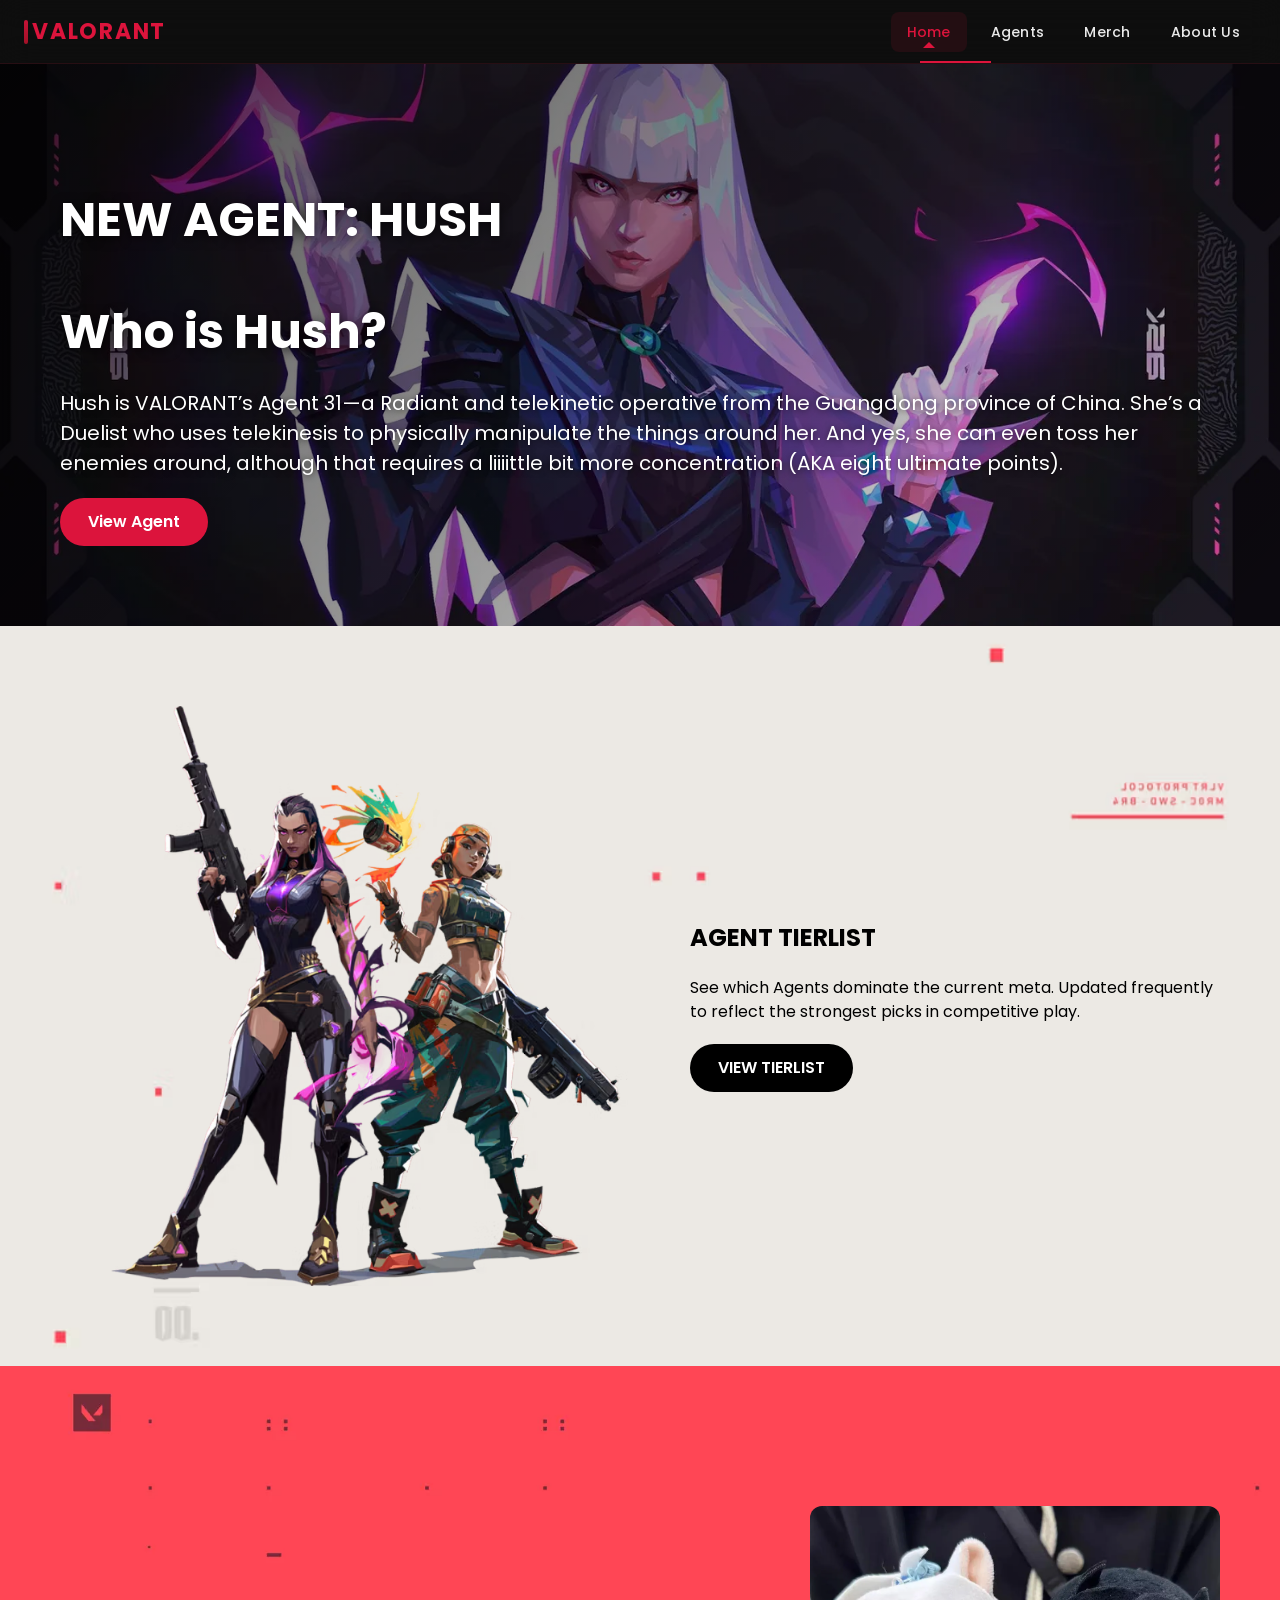
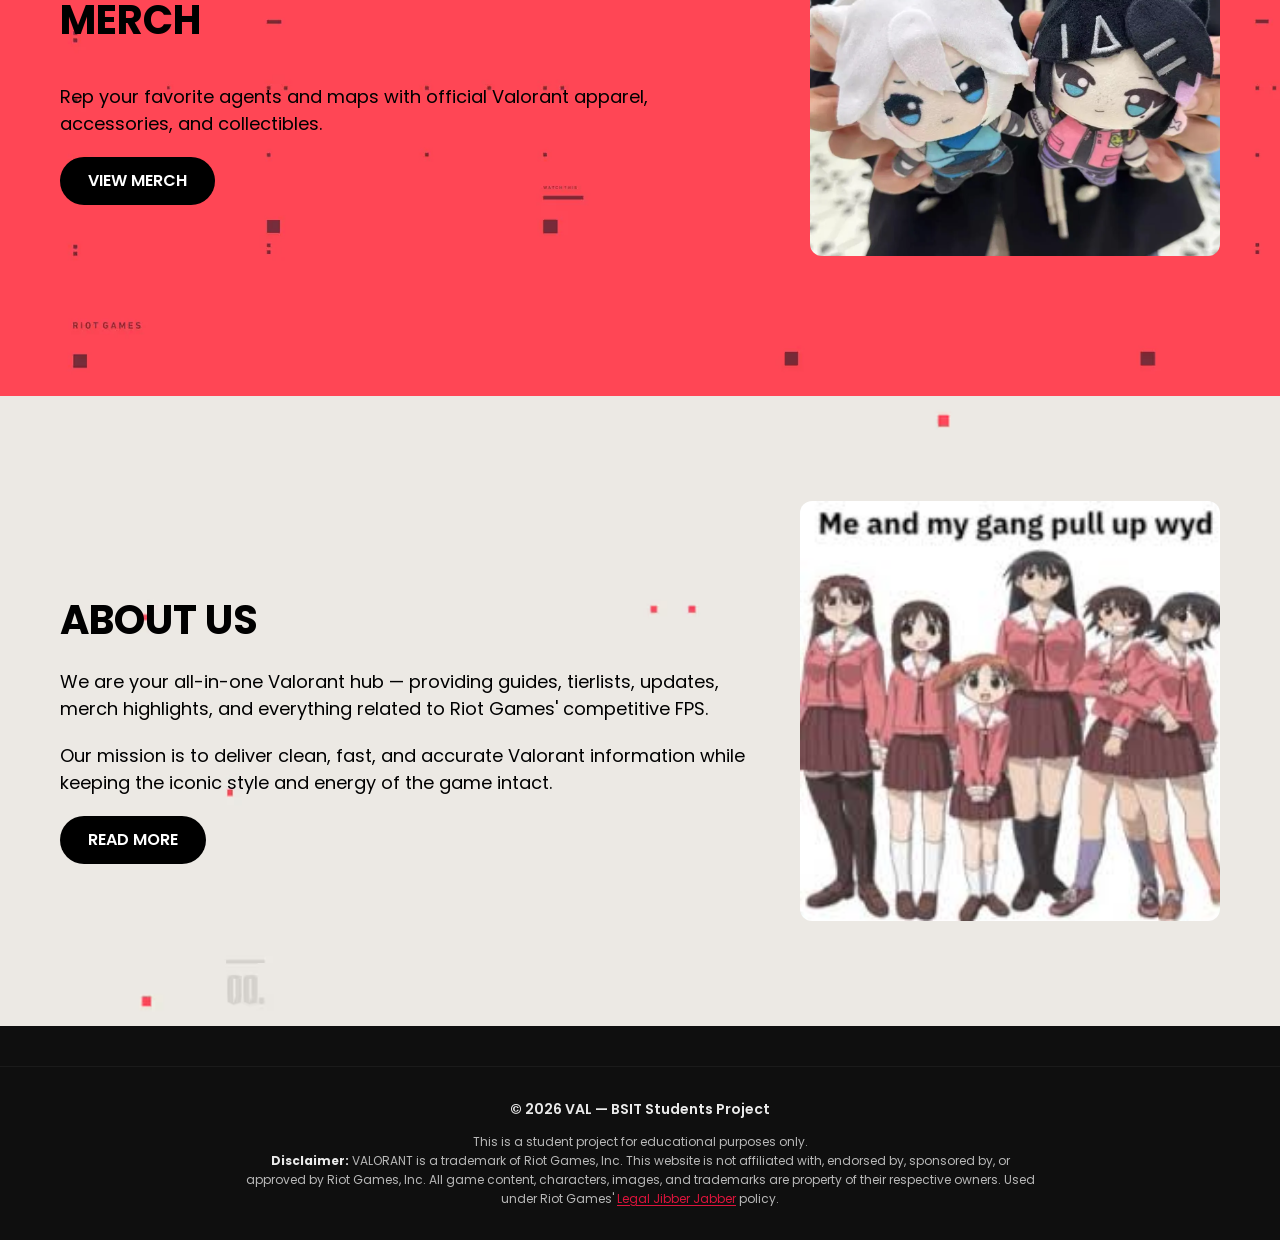
==== VAL/index.html @ 2f09e6c4 "copyright" ====
<!DOCTYPE html>
<html lang="en">
<head>
  <meta charset="UTF-8">
  <meta name="viewport" content="width=device-width, initial-scale=1">
  <title>Valorant — Home</title>
  <link rel="stylesheet" href="style.css">
  <link rel="stylesheet" href="index.css">
</head>

<link rel="icon" type="image/png" href="dum.png">

<body>

<nav class="top-nav" role="navigation" aria-label="Main navigation">
  <div class="logo">VALORANT</div>
  <ul class="nav-links">
    <li><a href="index.html">Home</a></li>
    <li><a href="Agents.html">Agents</a></li>
    <li><a href="Merch.html">Merch</a></li>
    <li><a href="About.html">About Us</a></li>
  </ul>
  <div class="nav-underline" aria-hidden="true"></div>
  <a href="#" id="arrowMenuBtn" class="hamburger-icon" aria-controls="sliderMenu" aria-expanded="false" aria-label="Open menu">
    <span></span><span></span><span></span>
  </a>
</nav>

<div id="sliderMenu" role="dialog" aria-modal="true" aria-hidden="true">
  <a href="#" id="closeSlider" class="hamburger-icon" aria-label="Close menu">
    <span></span><span></span><span></span>
  </a>
  <div class="slider-content">
    <a href="About.html">About Us</a>
  </div>
</div>

<main>
  <!-- HERO -->
  <section class="section-band hero-band">
    <div class="section-inner">
      <div class="hero-text">
        <h1>NEW AGENT: HUSH</h1>
        <h1>Who is Hush?</h1>
        <p>Hush is VALORANT’s Agent 31—a Radiant and telekinetic operative from the Guangdong province of China. She’s a Duelist who uses telekinesis to physically manipulate the things around her. And yes, she can even toss her enemies around, although that requires a liiiittle bit more concentration (AKA eight ultimate points).</p>
        <a class="btn" href="Agents.html">View Agent</a>
      </div>
    </div>
  </section>

  <!-- AGENT TIERLIST -->
  <section class="section-band agents-band scroll-reveal">
    <div class="section-inner">
      <img src="reynaraze.png" class="agents-img" alt="Agents Tierlist" loading="lazy">
      <div class="agents-text">
        <h2>AGENT TIERLIST</h2>
        <p>See which Agents dominate the current meta. Updated frequently to reflect the strongest picks in competitive play.</p>
        <a href="Agents.html" class="btn btn-dark">VIEW TIERLIST</a>
      </div>
    </div>
  </section>

  <!-- MERCH -->
  <section class="section-band merch-band scroll-reveal">
    <div class="section-inner">
      <div class="maps-text">
        <h2>MERCH</h2>
        <p>Rep your favorite agents and maps with official Valorant apparel, accessories, and collectibles.</p>
        <a href="Merch.html" class="btn btn-dark">VIEW MERCH</a>
      </div>
      <img src="plushie.webp" class="maps-img" alt="Valorant Merch" loading="lazy">
    </div>
  </section>

  <!-- ABOUT US -->
  <section class="section-band about-band scroll-reveal">
    <div class="section-inner">
      <div class="info-text">
        <h2>ABOUT US</h2>
        <p>We are your all-in-one Valorant hub — providing guides, tierlists, updates, merch highlights, and everything related to Riot Games' competitive FPS.</p>
        <p>Our mission is to deliver clean, fast, and accurate Valorant information while keeping the iconic style and energy of the game intact.</p>
        <a href="About.html" class="btn btn-dark">READ MORE</a>
      </div>
      <img src="aboutushome.png" class="info-img" alt="About Us" loading="lazy">
    </div>
  </section>

  <!-- FOOTER -->
  <footer class="site-footer">
    <div class="footer-content">
      <p class="copyright">&copy; 2026 VAL — BSIT Students Project</p>
      <p class="disclaimer">
        This is a student project for educational purposes only.
        <br>
        <strong>Disclaimer:</strong> VALORANT is a trademark of Riot Games, Inc.
        This website is not affiliated with, endorsed by, sponsored by, or approved by Riot Games, Inc.
        All game content, characters, images, and trademarks are property of their respective owners.
        Used under Riot Games' <a href="https://www.riotgames.com/en/legal" target="_blank" rel="noopener">Legal Jibber Jabber</a> policy.
      </p>
    </div>
  </footer>
</main>

<script src="nav.js"></script>
<script src="scroll-anim.js"></script>
</body>
</html>
---- VAL/style.css ----
/* ============================================================
   GLOBAL STYLESHEET — canonical source of truth for the site
   (previously split across style.css + index.css + home.css)
   ============================================================ */

@import url('https://fonts.googleapis.com/css2?family=Poppins:wght@300;400;500;600;700&display=swap');

/* ---- Theme variables ---- */
:root {
  --primary:       #dc143c;   /* crimson accent          */
  --primary-dark:  #b3122b;
  --primary-glow:  rgba(220, 20, 60, 0.4);
  --matte-black:   #0f0f0f;
  --bg:            var(--matte-black);
  --text:          #eaeaea;
  --card-bg:       #121212;
  --muted:         #b8b8b8;   /* lightened for WCAG AA contrast on dark bg */
  --nav-height:    64px;
  --nav-height-compact: 56px;
  --agents-gap:    16px;

  /* Navigation premium tokens */
  --nav-glass:     rgba(15, 15, 15, 0.72);
  --nav-glass-border: rgba(220, 20, 60, 0.12);
  --nav-link-gap:  8px;
  --nav-link-padding-x: 16px;
  --nav-link-padding-y: 10px;
  --nav-link-radius: 8px;
}

/* ---- Reset / base ---- */
*, *::before, *::after { box-sizing: border-box; }
html { scroll-behavior: smooth; }
body {
  margin: 0;
  font-family: 'Poppins', sans-serif;
  background: var(--bg);
  color: var(--text);
  line-height: 1.5;
}
p { color: var(--muted); }
img { max-width: 100%; height: auto; display: block; }
a { color: var(--text); text-decoration: none; }
ul { list-style: none; margin: 0; padding: 0; }

/* ---- Navigation ---- */
.top-nav {
  display: flex;
  align-items: center;
  justify-content: space-between;
  padding: 0 24px;
  height: var(--nav-height);
  background: var(--nav-glass);
  backdrop-filter: saturate(180%) blur(16px);
  -webkit-backdrop-filter: saturate(180%) blur(16px);
  border-bottom: 1px solid var(--nav-glass-border);
  position: sticky;
  top: 0;
  z-index: 900;
  transition: height 200ms ease, background 200ms ease, box-shadow 200ms ease;
}

.top-nav.scrolled {
  height: var(--nav-height-compact);
  background: rgba(15, 15, 15, 0.88);
  box-shadow: 0 4px 24px rgba(0, 0, 0, 0.35);
  border-bottom-color: rgba(220, 20, 60, 0.08);
}

.top-nav .logo {
  font-size: 22px;
  font-weight: 700;
  letter-spacing: 0.08em;
  text-transform: uppercase;
  color: var(--primary);
  cursor: default;
  position: relative;
  padding-left: 8px;
}

.top-nav .logo::before {
  content: '';
  position: absolute;
  left: 0;
  top: 50%;
  transform: translateY(-50%);
  width: 4px;
  height: 24px;
  background: linear-gradient(180deg, var(--primary), var(--primary-dark));
  border-radius: 2px;
  opacity: 0.9;
}

.nav-links {
  display: flex;
  gap: var(--nav-link-gap);
  align-items: center;
}

.nav-links a {
  color: var(--text);
  padding: var(--nav-link-padding-y) var(--nav-link-padding-x);
  font-weight: 500;
  font-size: 14px;
  letter-spacing: 0.02em;
  border-radius: var(--nav-link-radius);
  transition: color 180ms ease, background 180ms ease, transform 120ms ease;
  position: relative;
  overflow: hidden;
}

.nav-links a::before {
  content: '';
  position: absolute;
  inset: 0;
  background: linear-gradient(135deg, rgba(220, 20, 60, 0.12), rgba(220, 20, 60, 0.04));
  border-radius: var(--nav-link-radius);
  opacity: 0;
  transition: opacity 180ms ease;
  z-index: -1;
}

.nav-links a:hover,
.nav-links a:focus-visible {
  color: var(--primary);
  transform: translateY(-1px);
}

.nav-links a:hover::before,
.nav-links a:focus-visible::before {
  opacity: 1;
}

.nav-links a.active {
  color: var(--primary);
  background: rgba(220, 20, 60, 0.1);
}

.nav-links a.active::after {
  content: '';
  position: absolute;
  bottom: 4px;
  left: 50%;
  transform: translateX(-50%);
  width: 0;
  height: 0;
  border-left: 6px solid transparent;
  border-right: 6px solid transparent;
  border-bottom: 6px solid var(--primary);
  pointer-events: none;
}

/* Animated underline (kept for backward compatibility, but hidden by default) */
.nav-underline {
  position: absolute;
  bottom: 0;
  left: 0;
  width: 0;
  height: 2px;
  background: var(--primary);
  transition: left 250ms cubic-bezier(0.22, 0.61, 0.36, 1), width 250ms cubic-bezier(0.22, 0.61, 0.36, 1);
  opacity: 0;
  pointer-events: none;
}

/* Burger icon */
.hamburger-icon {
  display: none;              /* hidden on large screens, shown via media query */
  flex-direction: column;
  justify-content: space-between;
  height: 20px;
  width: 28px;
  cursor: pointer;
  background: none;
  border: none;
  padding: 4px 0;
  border-radius: 8px;
  transition: background 180ms ease;
}

.hamburger-icon:hover {
  background: rgba(255, 255, 255, 0.06);
}

.hamburger-icon:focus-visible {
  outline: 2px solid var(--primary);
  outline-offset: 2px;
}

.hamburger-icon span {
  display: block;
  width: 100%;
  height: 2px;
  background: var(--text);
  border-radius: 2px;
  transition: transform 300ms cubic-bezier(0.22, 0.61, 0.36, 1), opacity 200ms ease, background 200ms ease;
  transform-origin: center;
}

.hamburger-icon.open span:first-child {
  transform: rotate(45deg) translate(5px, 5px);
  background: var(--primary);
}

.hamburger-icon.open span:nth-child(2) {
  opacity: 0;
  transform: scaleX(0);
}

.hamburger-icon.open span:last-child {
  transform: rotate(-45deg) translate(5px, -5px);
  background: var(--primary);
}

/* Slider menu (off-canvas) */
#sliderMenu {
  display: none;
  position: fixed;
  inset: var(--nav-height) 0 auto auto;
  width: 280px;
  max-width: 85vw;
  height: calc(100vh - var(--nav-height));
  background: linear-gradient(180deg, rgba(18, 18, 18, 0.98), rgba(15, 15, 15, 0.99));
  backdrop-filter: saturate(180%) blur(24px);
  -webkit-backdrop-filter: saturate(180%) blur(24px);
  box-shadow: -8px 0 32px rgba(0, 0, 0, 0.5), inset 1px 0 0 rgba(220, 20, 60, 0.1);
  z-index: 1000;
  padding: 32px 20px 24px;
  overflow-y: auto;
  border-left: 1px solid var(--nav-glass-border);
}

#sliderMenu.open {
  display: flex;
  flex-direction: column;
  animation: slideInRight 300ms cubic-bezier(0.22, 0.61, 0.36, 1);
}

@keyframes slideInRight {
  from {
    opacity: 0;
    transform: translateX(20px);
  }
  to {
    opacity: 1;
    transform: translateX(0);
  }
}

.slider-content {
  display: flex;
  flex-direction: column;
  gap: 6px;
  align-items: stretch;
}

.slider-content a {
  color: var(--text);
  padding: 16px 20px;
  border-radius: 12px;
  font-weight: 500;
  font-size: 15px;
  letter-spacing: 0.01em;
  transition: background 180ms ease, color 180ms ease, transform 120ms ease, border-color 180ms ease;
  border: 1px solid transparent;
  text-align: left;
}

.slider-content a:hover {
  background: rgba(220, 20, 60, 0.12);
  color: var(--primary);
  border-color: rgba(220, 20, 60, 0.2);
  transform: translateX(4px);
}

.slider-content a:focus-visible {
  outline: 2px solid var(--primary);
  outline-offset: 2px;
}

#closeSlider {
  align-self: flex-end;
  margin-bottom: 8px;
}

@media (max-width: 900px) {
  .nav-links       { display: none; }
  .top-nav .hamburger-icon { display: flex; }
  .top-nav { padding: 0 16px; }
}

/* ---- Welcome bar (logged-in user banner) ---- */
.welcomeUser {
  display: none;
  padding: 8px 16px;
  background: var(--card-bg);
  border-bottom: 1px solid rgba(255,255,255,0.04);
  font-size: 14px;
}
.logout-link {
  color: var(--primary);
  font-weight: 600;
  margin-left: 10px;
}

/* ---- Auth prompt (shown when not logged in) ---- */
.auth-prompt {
  display: none;
  padding: 16px 20px;
  text-align: center;
  background: var(--card-bg);
  border-radius: 10px;
  margin: 20px 16px;
  color: var(--text);
}

/* ---- Section layout helpers ---- */
.section-container {
  display: flex;
  flex-wrap: wrap;
  justify-content: center;
  gap: 24px;
  padding: 48px 20px;
  max-width: 1400px;
  margin: 0 auto;
}

/* ---- Scroll-reveal animation (driven by scroll-anim.js adding .show) ---- */
.scroll-reveal {
  opacity: 0;
  transform: translateY(20px);
  transition: opacity 600ms ease, transform 600ms ease;
}
.scroll-reveal.show {
  opacity: 1;
  transform: translateY(0);
}

/* ---- Cards (generic) ---- */
.cards-grid {
  display: grid;
  grid-template-columns: repeat(auto-fit, minmax(220px, 1fr));
  gap: 20px;
  width: 100%;
}
.card {
  background: var(--card-bg);
  border-radius: 12px;
  border: 1px solid rgba(255,255,255,0.05);
  padding: 16px;
  display: flex;
  gap: 12px;
  align-items: center;
  transition: transform 220ms ease, box-shadow 220ms ease;
}
.card:hover {
  transform: translateY(-4px);
  box-shadow: 0 10px 24px rgba(0,0,0,.4);
}
.card .card-thumb img {
  width: 100px;
  height: 100px;
  object-fit: cover;
  border-radius: 8px;
  flex-shrink: 0;
}
.card .card-body h3 { margin: 0 0 6px; font-size: 16px; }
.card .card-body p  { margin: 0; font-size: 13px; color: var(--muted); }

/* ---- Typography ---- */
.title       { font-size: 36px; text-align: center; margin-bottom: 8px; }
.section__text__p2 { text-align: center; color: var(--muted); margin-bottom: 24px; }

/* ---- Buttons ---- */
.btn {
  display: inline-block;
  padding: 12px 28px;
  font-weight: 600;
  border-radius: 30px;
  background: var(--primary);
  color: #fff;
  border: none;
  cursor: pointer;
  transition: background 250ms ease, transform 150ms ease;
}
.btn:hover  { background: var(--primary-dark); transform: scale(1.04); }
.btn-dark   { background: #000; }
.btn-dark:hover { background: #1a1a1a; }
.btn-color-2 {
  background: transparent;
  border: 2px solid var(--primary);
  color: var(--text);
}
.btn-color-2:hover { background: var(--primary); color: #fff; }

/* ---- Footer ---- */
.site-footer {
  background: var(--matte-black);
  border-top: 1px solid rgba(255,255,255,0.05);
  color: var(--muted);
  padding: 32px 16px;
  text-align: center;
  margin-top: 40px;
}

.footer-content {
  max-width: 800px;
  margin: 0 auto;
}

.copyright {
  font-weight: 600;
  color: var(--text);
  margin: 0 0 12px;
  font-size: 14px;
}

.disclaimer {
  font-size: 12px;
  line-height: 1.6;
  color: var(--muted);
  margin: 0;
}

.disclaimer strong {
  color: var(--text);
}

.disclaimer a {
  color: var(--primary);
  text-decoration: underline;
  text-underline-offset: 2px;
}

.disclaimer a:hover {
  color: var(--primary-dark);
}

/* Backward compatibility for old <footer> tag */
footer {
  background: var(--matte-black);
  border-top: 1px solid rgba(255,255,255,0.05);
  color: var(--muted);
  padding: 32px 16px;
  text-align: center;
  margin-top: 40px;
}

/* ---- Scrollbar hide for horizontal rows ---- */
.no-scrollbar { scrollbar-width: none; }
.no-scrollbar::-webkit-scrollbar { display: none; }

/* ---- Auth / Login / SignUp pages ---- */
.Loginbody {
  margin: 0;
  height: 100vh;
  display: flex;
  justify-content: center;
  align-items: center;
  background: var(--bg);
}
#Login {
  background-color: var(--card-bg);
  padding: 32px 28px;
  width: 340px;
  border-radius: 16px;
  color: var(--text);
  position: relative;
}
.auth-back-link {
  position: absolute;
  right: 24px;
  top: -36px;
  text-decoration: none;
  color: var(--muted);
  font-size: 14px;
}
.auth-back-link:hover { color: var(--primary); }
.auth-form {
  display: flex;
  flex-direction: column;
  align-items: center;
  width: 100%;
}
.auth-input {
  width: 240px;
  height: 40px;
  margin-bottom: 12px;
  font-size: 15px;
  border-radius: 6px;
  border: 1px solid rgba(255,255,255,0.08);
  background: rgba(255,255,255,0.04);
  padding: 0 12px;
  color: var(--text);
  outline: none;
}
.auth-input:focus { border-color: var(--primary); }
.auth-password-wrapper {
  position: relative;
  display: block;
  width: 240px;
  margin-bottom: 2px;
}
.auth-input--with-toggle { padding-right: 42px; }
.auth-toggle-btn {
  position: absolute;
  right: 8px;
  top: 50%;
  transform: translateY(-50%);
  background: none;
  border: none;
  cursor: pointer;
  padding: 2px;
}
.auth-eye-icon { font-size: 20px; opacity: 0.7; }

/* ---- Agent tier legend pills ---- */
.tier {
  display: inline-block;
  padding: 4px 10px;
  border-radius: 12px;
  font-weight: 700;
  font-size: 12px;
}
.tier.t0   { background: var(--primary); color: #fff; }
.tier.t1   { background: #ff6b6b; color: #fff; }
.tier.t2   { background: #6c757d; color: #fff; }
.tier.t3   { background: #495057; color: #fff; }
.tier-text  { font-size: 11px; color: var(--muted); margin-left: 4px; }

/* Fix for tier-row gradient line (needs position relative on parent) */
.tier-row { position: relative; }

/* ---- Image loading optimization ---- */
img[loading="lazy"] {
  /* native lazy-load — browser handles it */
}
---- VAL/index.css ----
/* index.css — overrides specific to the home page */

/* Welcome bar (user greeting when logged in) */
.welcomeUser {
  display: none;
  padding: 12px 16px;
  background: var(--card-bg);
  font-size: 20px;
}

/* Home page sections (hero + tierlist + merch + about bands) */
.section-band {
  width: 100vw;
  position: relative;
  left: 50%;
  right: 50%;
  margin-left: -50vw;
  margin-right: -50vw;
  padding: 80px 0;
  overflow: hidden;
}
.hero-band {
  background-image: url("hushfront.webp");
  background-size: cover;
  background-repeat: no-repeat;
  background-position: center;
  min-height: 60vh;
  display: flex;
  align-items: center;
  justify-content: center;
}
.hero-text h1 {
  font-size: clamp(32px, 6vw, 48px);
  margin-bottom: 10px;
  color: #fff;
  text-shadow: 0 2px 12px rgba(0,0,0,.7);
}
.hero-text p {
  font-size: clamp(16px, 3vw, 20px);
  margin-bottom: 20px;
  color: #fff;
  text-shadow: 0 1px 6px rgba(0,0,0,.6);
}

/* Section inner wrapper */
.section-inner {
  max-width: 1200px;
  margin: auto;
  padding: 0 20px;
  display: flex;
  gap: 50px;
  align-items: center;
  justify-content: space-between;
}

/* Tierlist section (white bg) */
.agents-band {
  background-image: url("whitebg.png");
  background-size: cover;
  background-repeat: no-repeat;
  background-position: center;
  min-height: 60vh;
  display: flex;
  align-items: center;
  justify-content: center;
}
.agents-img { width: 600px; height: 580px; object-fit: cover; }
.agents-text h2, .agents-text p { color: #000; }
.agents-text p { margin: 20px 0; }

/* Merch section (red bg) */
.merch-band {
  background-image: url("redbg.png");
  background-size: cover;
  background-repeat: no-repeat;
  background-position: center;
  min-height: 70vh;
  display: flex;
  align-items: center;
  justify-content: center;
}
.maps-img {
  width: 500px;
  height: 350px;
  border-radius: 12px;
  object-fit: cover;
}
.maps-text h2 { color: #000; font-size: 40px; }
.maps-text p { color: #000; font-size: 18px; margin: 20px 0; }

/* About section (white bg) */
.about-band {
  background-image: url("whitebg.png");
  background-size: cover;
  background-repeat: no-repeat;
  background-position: center;
  min-height: 70vh;
  display: flex;
  align-items: center;
  justify-content: center;
}
.info-img {
  width: 600px;
  height: 420px;
  border-radius: 12px;
  object-fit: cover;
}
.info-text h2 { color: #000; font-size: 40px; margin-bottom: 15px; }
.info-text p { color: #000; font-size: 18px; margin-bottom: 20px; }

/* Responsive — stack bands vertically on small screens */
@media (max-width: 900px) {
  .section-inner { flex-direction: column; text-align: center; }
  .agents-img, .info-img { width: 100%; max-width: 480px; height: auto; }
}

/* Hero overlay — keeps white text readable over any background image */
.hero-band {
  position: relative;
}
.hero-band::before {
  content: "";
  position: absolute;
  inset: 0;
  background: linear-gradient(135deg, rgba(0,0,0,.72) 0%, rgba(0,0,0,.35) 60%, transparent 100%);
  z-index: 1;
  pointer-events: none;
}
.hero-band .section-inner {
  position: relative;
  z-index: 2;
}
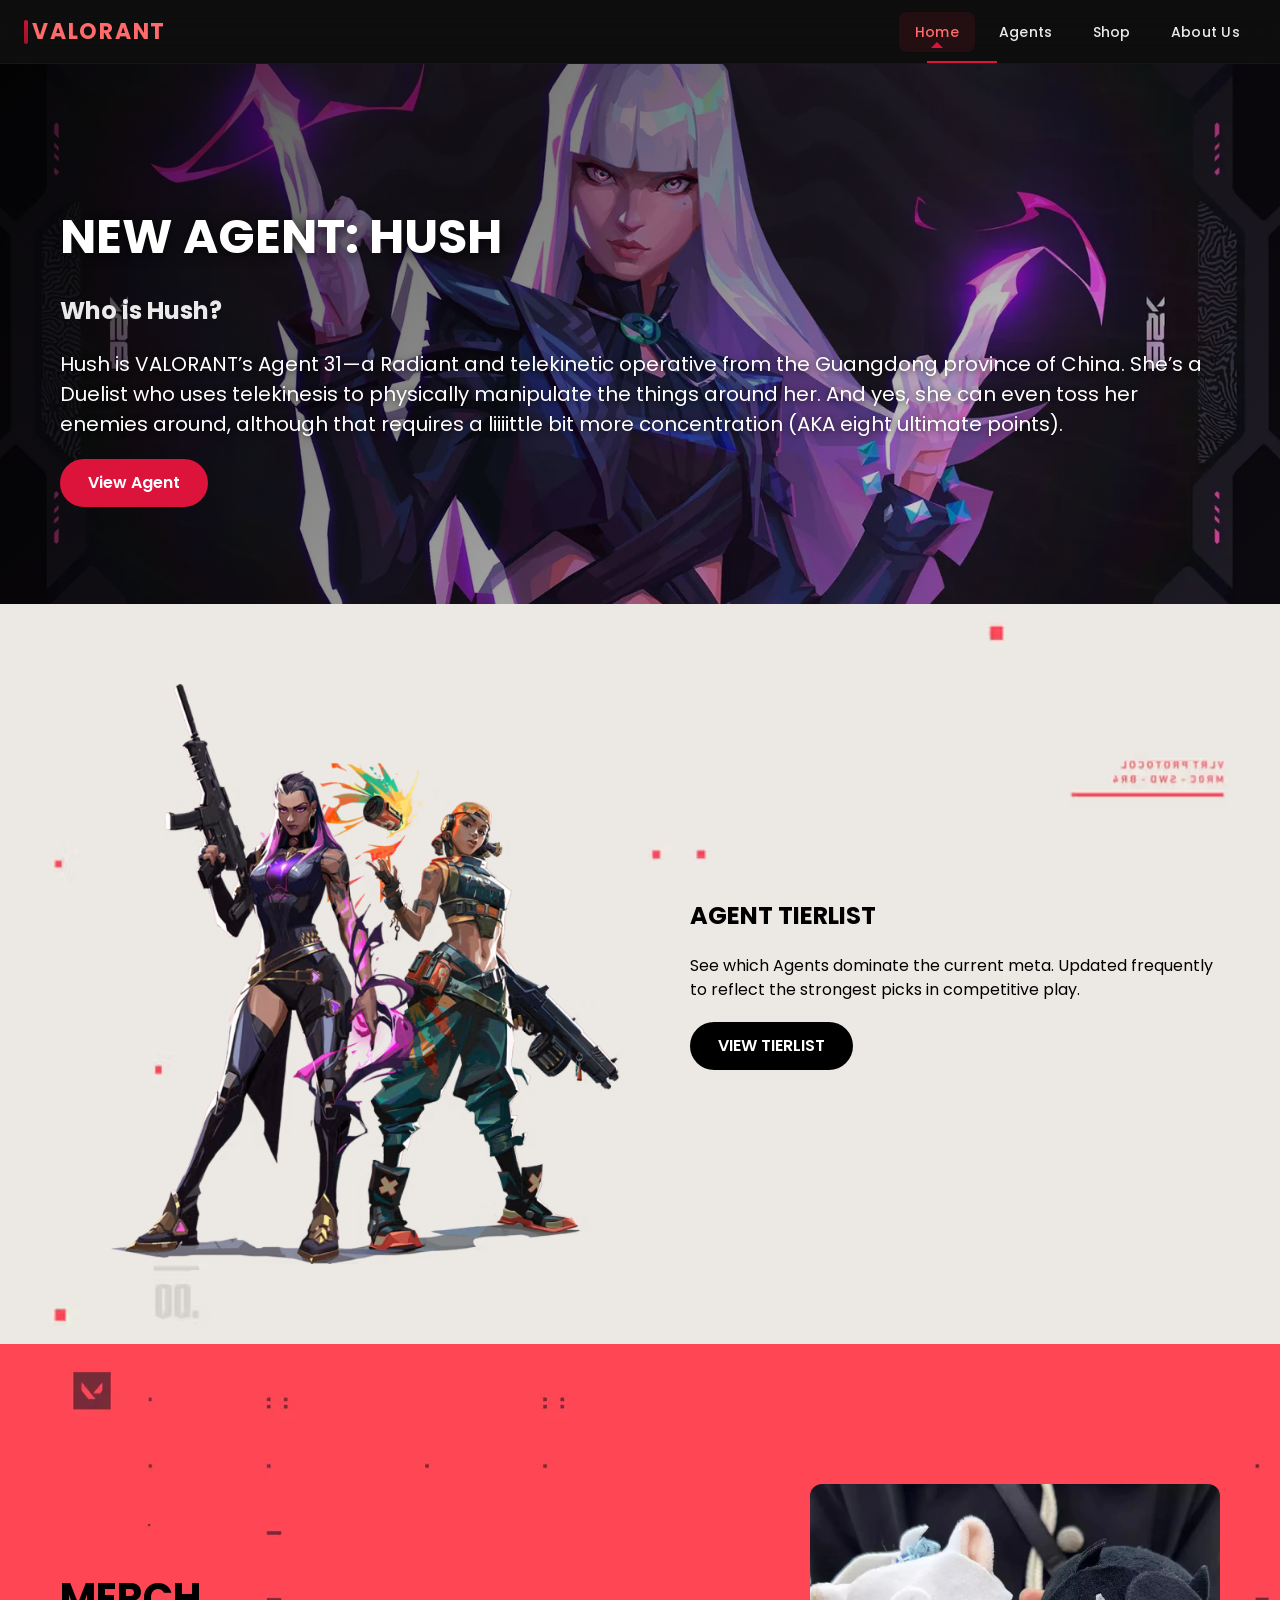
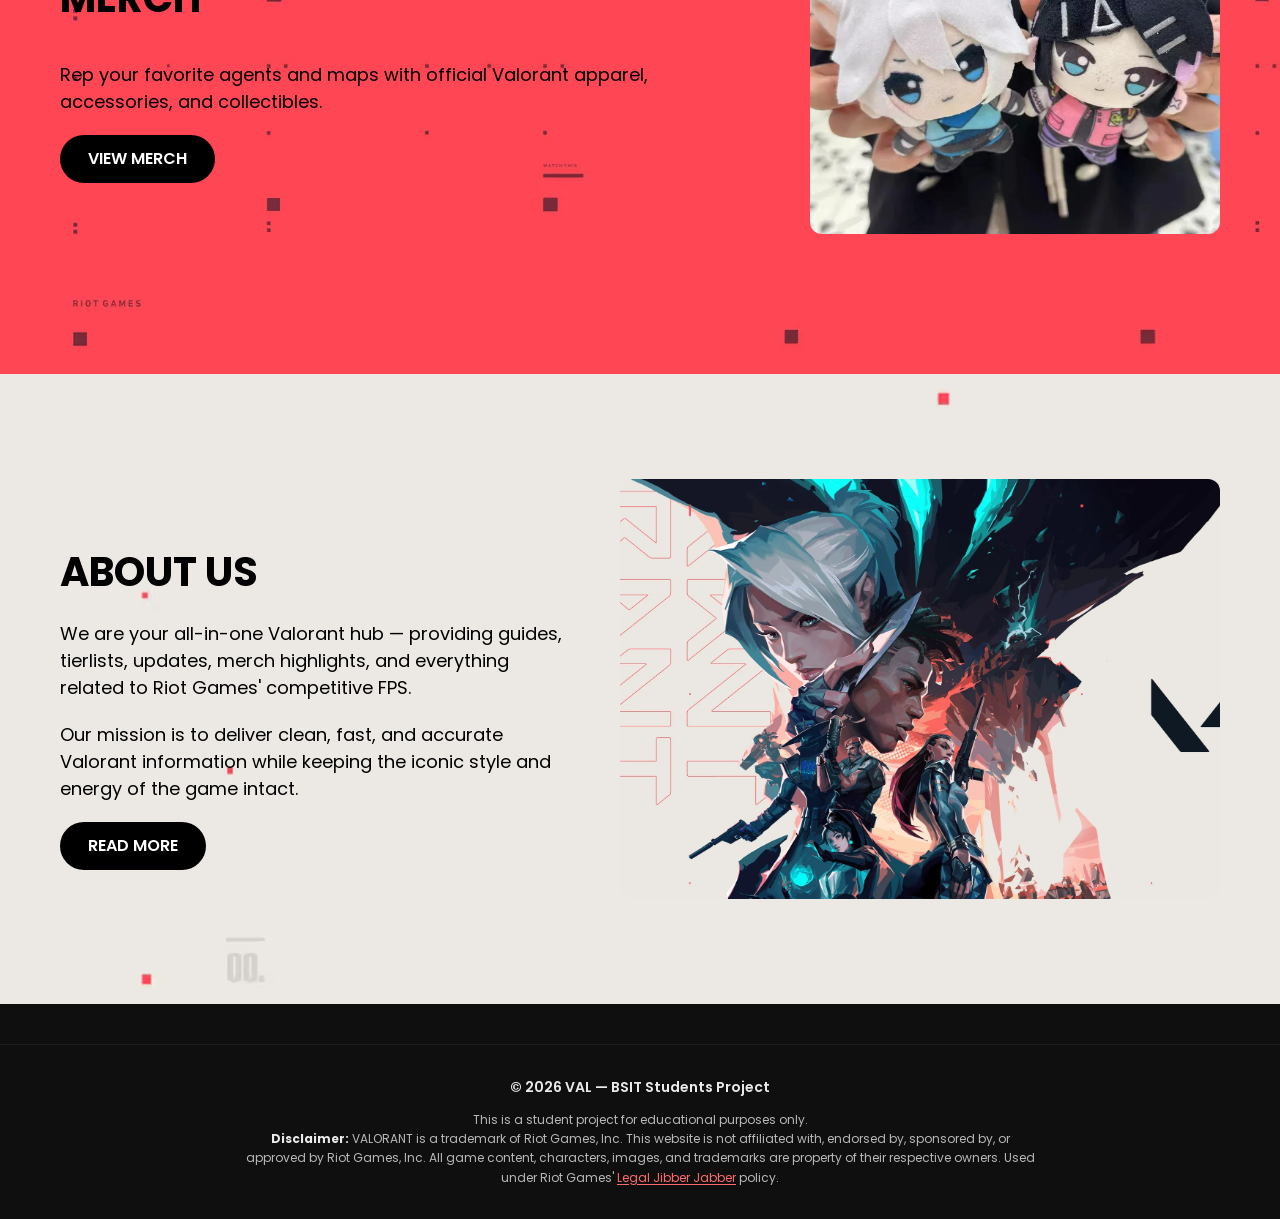
==== commit 1669719a: "new vp shop" ====
--- a/VAL/index.html
+++ b/VAL/index.html
@@ -17,7 +17,7 @@
   <ul class="nav-links">
     <li><a href="index.html">Home</a></li>
     <li><a href="Agents.html">Agents</a></li>
-    <li><a href="Merch.html">Merch</a></li>
+    <li><a href="Shop.html">Shop</a></li>
     <li><a href="About.html">About Us</a></li>
   </ul>
   <div class="nav-underline" aria-hidden="true"></div>
@@ -31,6 +31,7 @@
     <span></span><span></span><span></span>
   </a>
   <div class="slider-content">
+    <a href="Shop.html">Shop</a>
     <a href="About.html">About Us</a>
   </div>
 </div>
@@ -41,7 +42,7 @@
     <div class="section-inner">
       <div class="hero-text">
         <h1>NEW AGENT: HUSH</h1>
-        <h1>Who is Hush?</h1>
+        <h2>Who is Hush?</h2>
         <p>Hush is VALORANT’s Agent 31—a Radiant and telekinetic operative from the Guangdong province of China. She’s a Duelist who uses telekinesis to physically manipulate the things around her. And yes, she can even toss her enemies around, although that requires a liiiittle bit more concentration (AKA eight ultimate points).</p>
         <a class="btn" href="Agents.html">View Agent</a>
       </div>
@@ -81,7 +82,7 @@
         <p>Our mission is to deliver clean, fast, and accurate Valorant information while keeping the iconic style and energy of the game intact.</p>
         <a href="About.html" class="btn btn-dark">READ MORE</a>
       </div>
-      <img src="aboutushome.png" class="info-img" alt="About Us" loading="lazy">
+      <img src="uss.webp" class="info-img" alt="About Us" loading="lazy">
     </div>
   </section>
 
--- a/VAL/style.css
+++ b/VAL/style.css
@@ -7,7 +7,8 @@
 
 /* ---- Theme variables ---- */
 :root {
-  --primary:       #dc143c;   /* crimson accent          */
+  --primary:       #dc143c;   /* crimson accent (for backgrounds, borders) */
+  --primary-text:  #ff6b6b;   /* lighter crimson for text on dark bg (WCAG AA) */
   --primary-dark:  #b3122b;
   --primary-glow:  rgba(220, 20, 60, 0.4);
   --matte-black:   #0f0f0f;
@@ -72,7 +73,7 @@
   font-weight: 700;
   letter-spacing: 0.08em;
   text-transform: uppercase;
-  color: var(--primary);
+  color: var(--primary-text);
   cursor: default;
   position: relative;
   padding-left: 8px;
@@ -122,7 +123,7 @@
 
 .nav-links a:hover,
 .nav-links a:focus-visible {
-  color: var(--primary);
+  color: var(--primary-text);
   transform: translateY(-1px);
 }
 
@@ -132,7 +133,7 @@
 }
 
 .nav-links a.active {
-  color: var(--primary);
+  color: var(--primary-text);
   background: rgba(220, 20, 60, 0.1);
 }
 
@@ -268,7 +269,7 @@
 
 .slider-content a:hover {
   background: rgba(220, 20, 60, 0.12);
-  color: var(--primary);
+  color: var(--primary-text);
   border-color: rgba(220, 20, 60, 0.2);
   transform: translateX(4px);
 }
@@ -298,7 +299,7 @@
   font-size: 14px;
 }
 .logout-link {
-  color: var(--primary);
+  color: var(--primary-text);
   font-weight: 600;
   margin-left: 10px;
 }
@@ -427,13 +428,13 @@
 }
 
 .disclaimer a {
-  color: var(--primary);
+  color: var(--primary-text);
   text-decoration: underline;
   text-underline-offset: 2px;
 }
 
 .disclaimer a:hover {
-  color: var(--primary-dark);
+  color: var(--primary);
 }
 
 /* Backward compatibility for old <footer> tag */
@@ -475,7 +476,7 @@
   color: var(--muted);
   font-size: 14px;
 }
-.auth-back-link:hover { color: var(--primary); }
+.auth-back-link:hover { color: var(--primary-text); }
 .auth-form {
   display: flex;
   flex-direction: column;
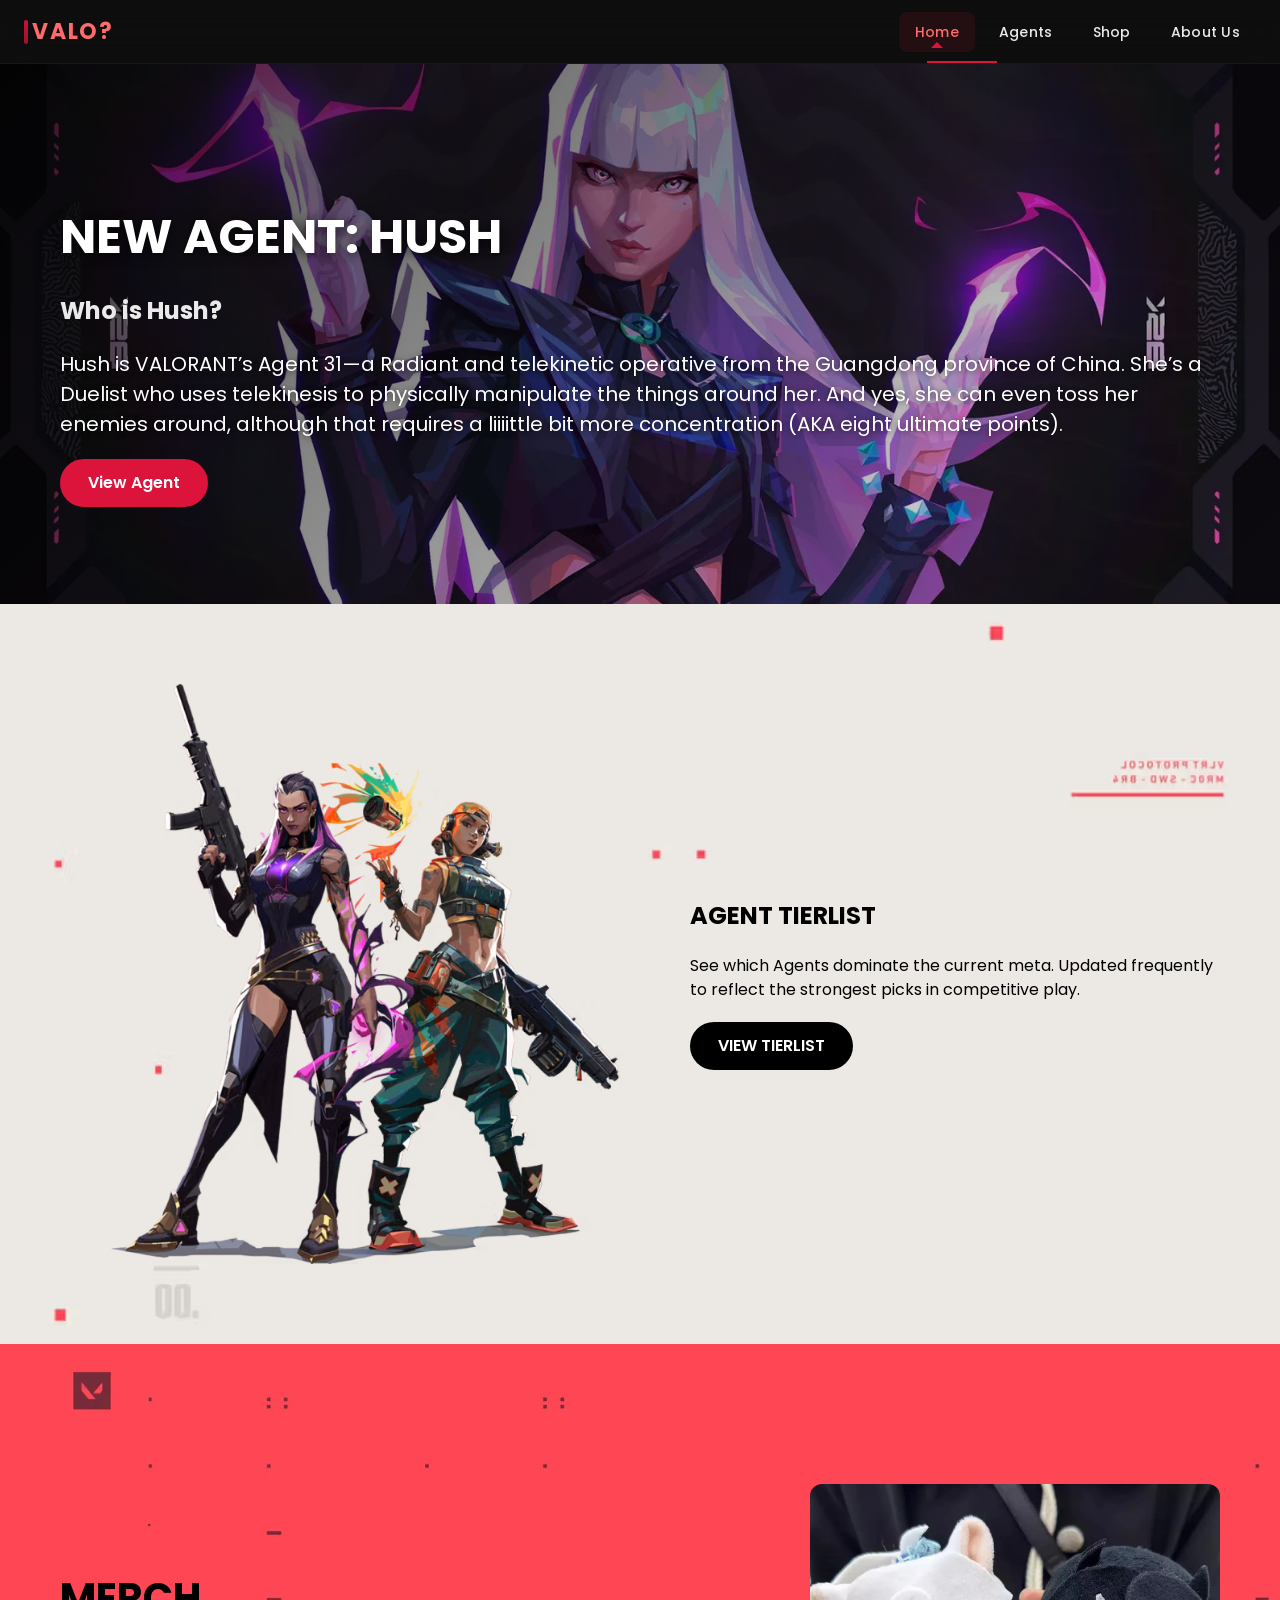
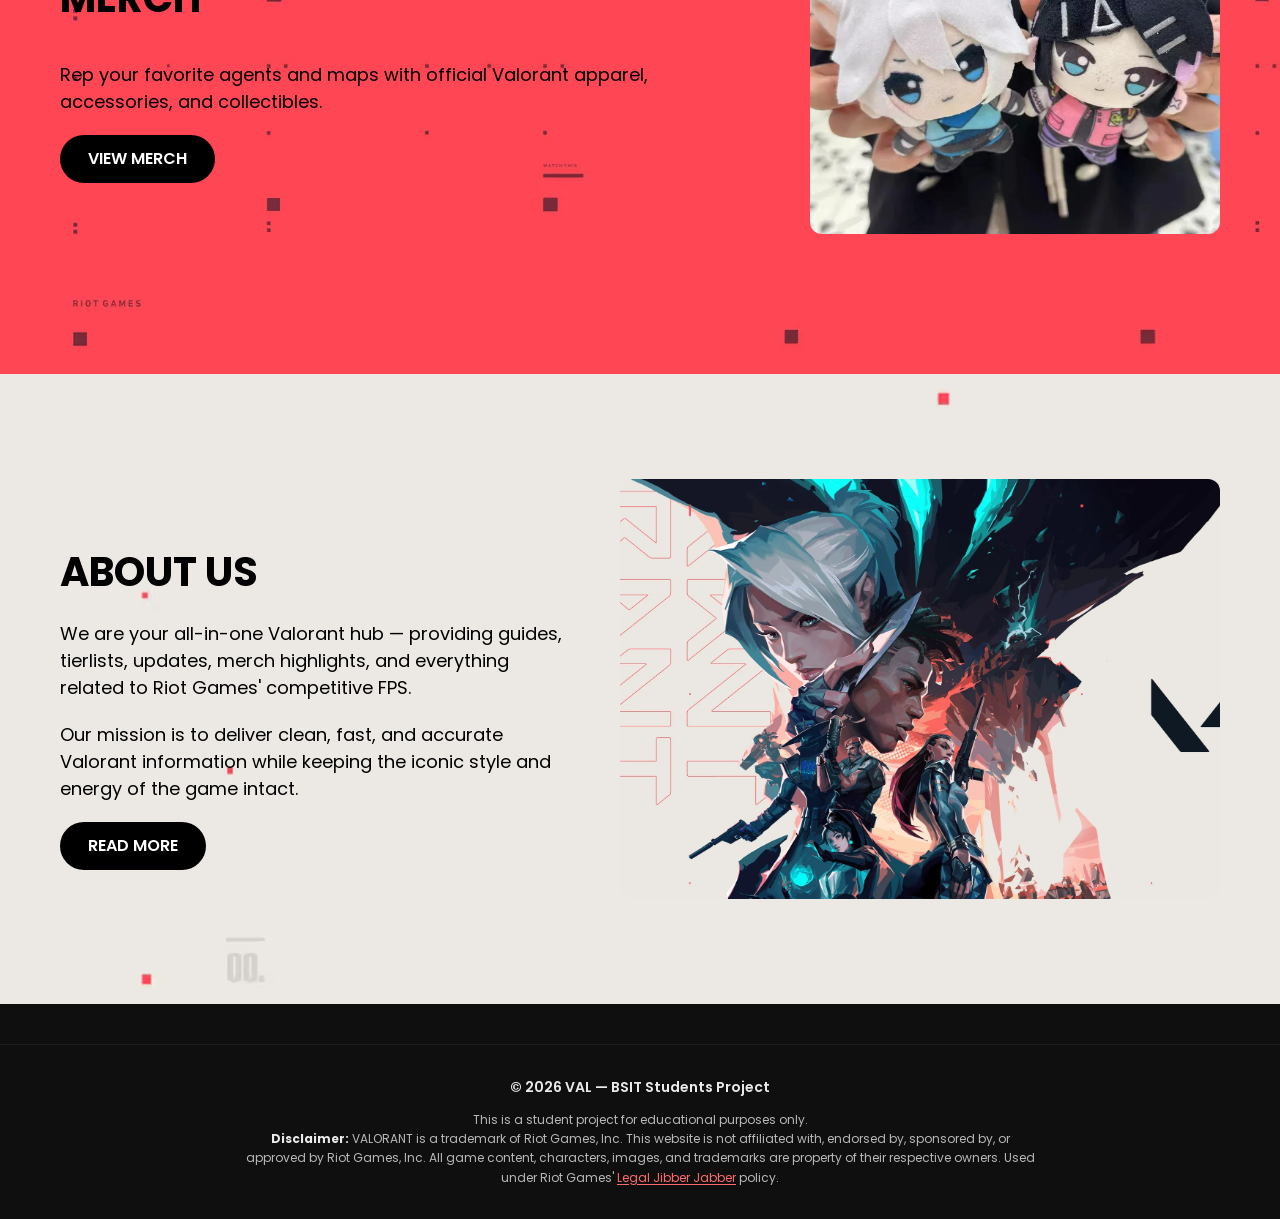
==== commit da3b8e15: "valorant to valo?" ====
--- a/VAL/index.html
+++ b/VAL/index.html
@@ -3,7 +3,7 @@
 <head>
   <meta charset="UTF-8">
   <meta name="viewport" content="width=device-width, initial-scale=1">
-  <title>Valorant — Home</title>
+  <title>Home — Valorant</title>
   <link rel="stylesheet" href="style.css">
   <link rel="stylesheet" href="index.css">
 </head>
@@ -13,7 +13,7 @@
 <body>
 
 <nav class="top-nav" role="navigation" aria-label="Main navigation">
-  <div class="logo">VALORANT</div>
+  <a href="index.html" class="logo" aria-label="Valorant Home">VALO?</a>
   <ul class="nav-links">
     <li><a href="index.html">Home</a></li>
     <li><a href="Agents.html">Agents</a></li>
--- a/VAL/style.css
+++ b/VAL/style.css
@@ -74,9 +74,10 @@
   letter-spacing: 0.08em;
   text-transform: uppercase;
   color: var(--primary-text);
-  cursor: default;
+  cursor: pointer;
   position: relative;
   padding-left: 8px;
+  text-decoration: none;
 }
 
 .top-nav .logo::before {
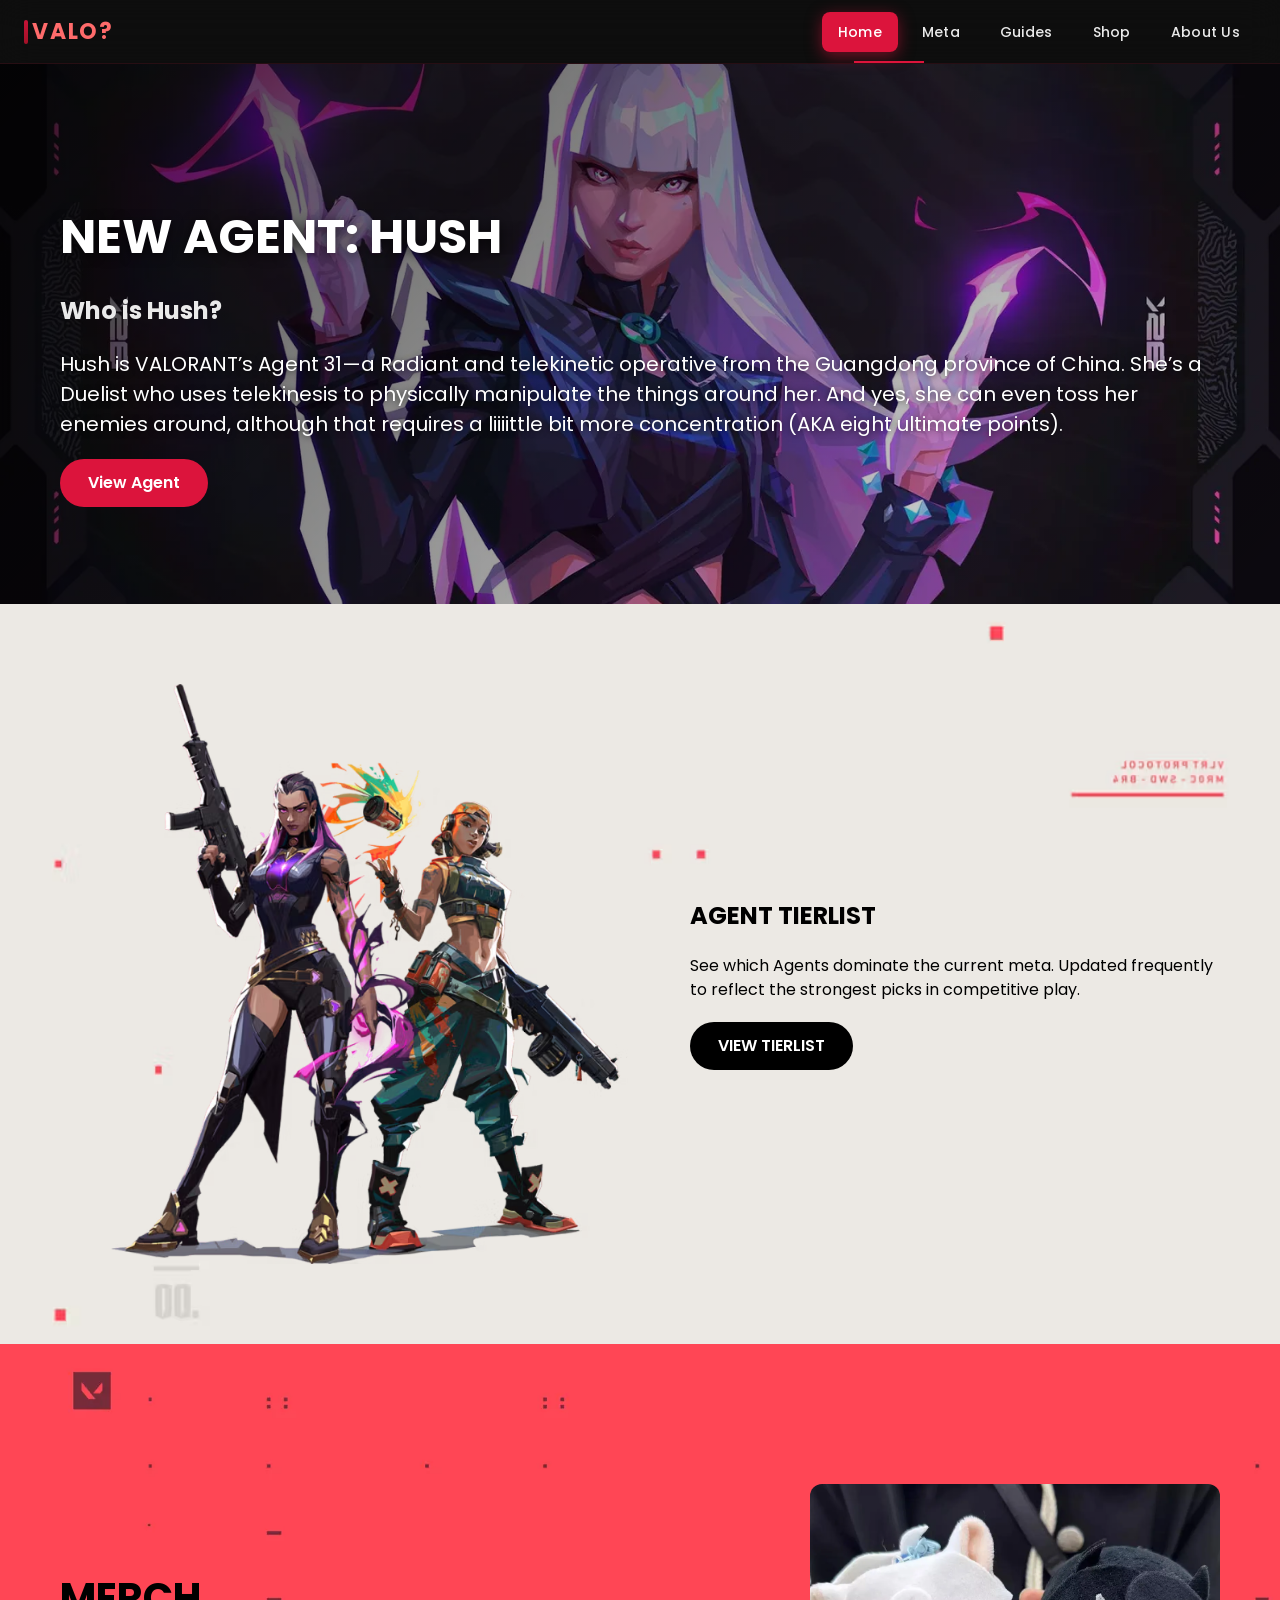
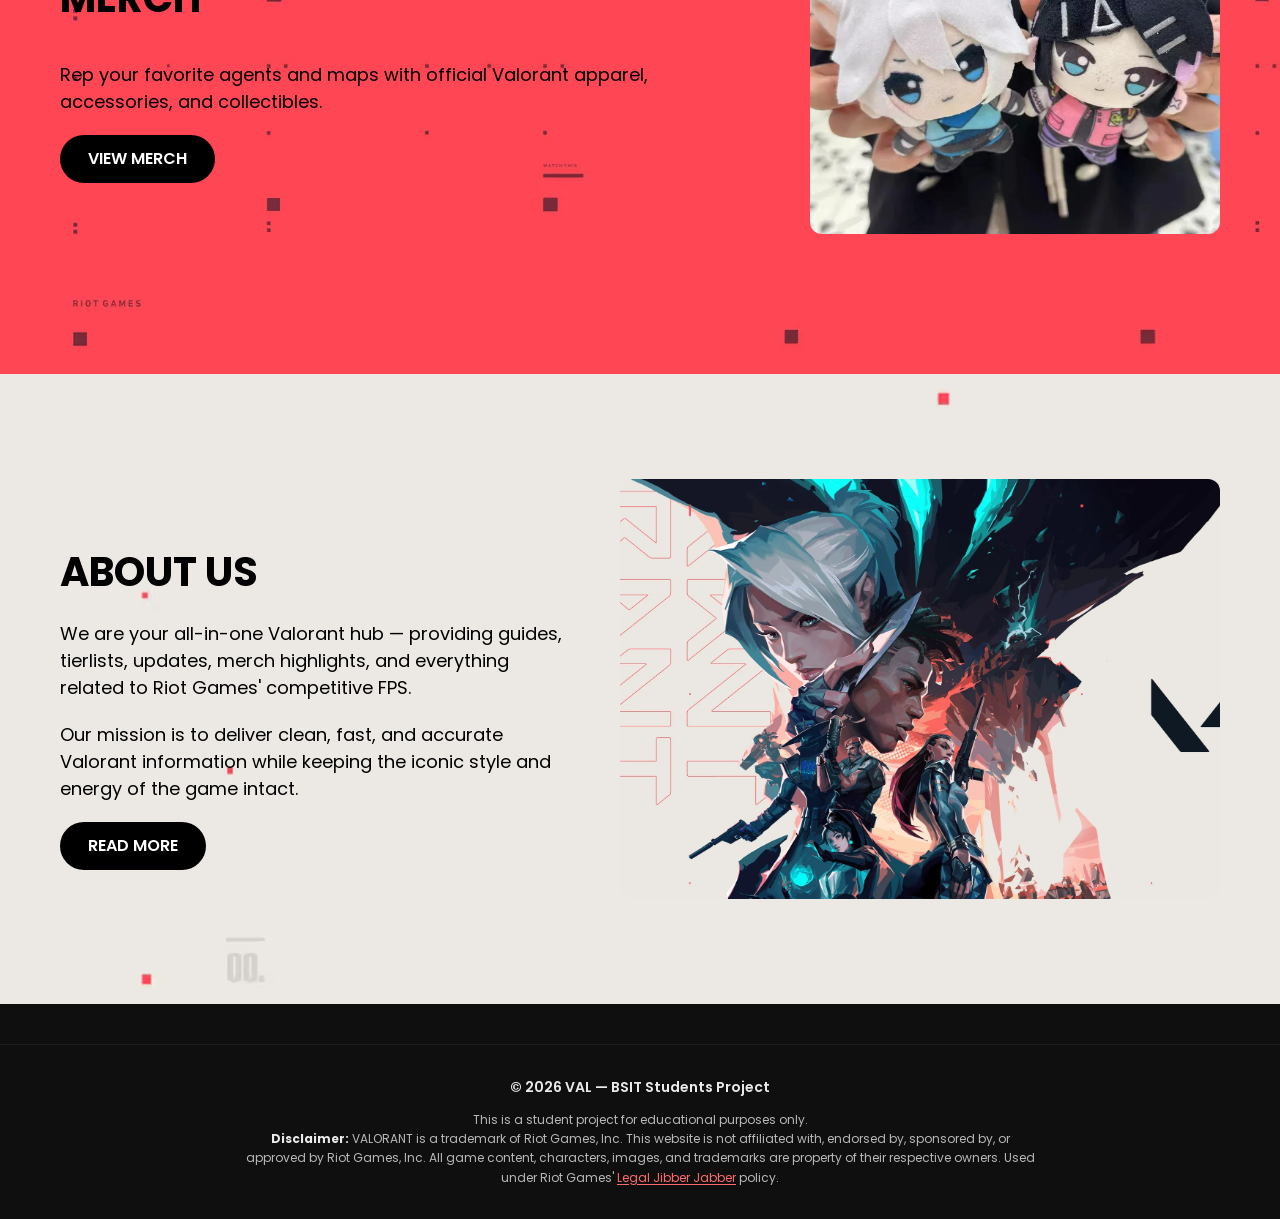
==== commit f11815e8: "new guides page and some main nav changes too" ====
--- a/VAL/index.html
+++ b/VAL/index.html
@@ -16,7 +16,8 @@
   <a href="index.html" class="logo" aria-label="Valorant Home">VALO?</a>
   <ul class="nav-links">
     <li><a href="index.html">Home</a></li>
-    <li><a href="Agents.html">Agents</a></li>
+    <li><a href="Agents.html">Meta</a></li>
+    <li><a href="Guides.html">Guides</a></li>
     <li><a href="Shop.html">Shop</a></li>
     <li><a href="About.html">About Us</a></li>
   </ul>
@@ -31,6 +32,7 @@
     <span></span><span></span><span></span>
   </a>
   <div class="slider-content">
+    <a href="Guides.html">Guides</a>
     <a href="Shop.html">Shop</a>
     <a href="About.html">About Us</a>
   </div>
--- a/VAL/style.css
+++ b/VAL/style.css
@@ -134,22 +134,14 @@
 }
 
 .nav-links a.active {
-  color: var(--primary-text);
-  background: rgba(220, 20, 60, 0.1);
+  color: #fff;
+  background: #dc143c;
+  box-shadow: 0 4px 16px rgba(220, 20, 60, 0.5);
+  border-radius: var(--nav-link-radius);
 }
 
 .nav-links a.active::after {
-  content: '';
-  position: absolute;
-  bottom: 4px;
-  left: 50%;
-  transform: translateX(-50%);
-  width: 0;
-  height: 0;
-  border-left: 6px solid transparent;
-  border-right: 6px solid transparent;
-  border-bottom: 6px solid var(--primary);
-  pointer-events: none;
+  display: none; /* hide triangle */
 }
 
 /* Animated underline (kept for backward compatibility, but hidden by default) */
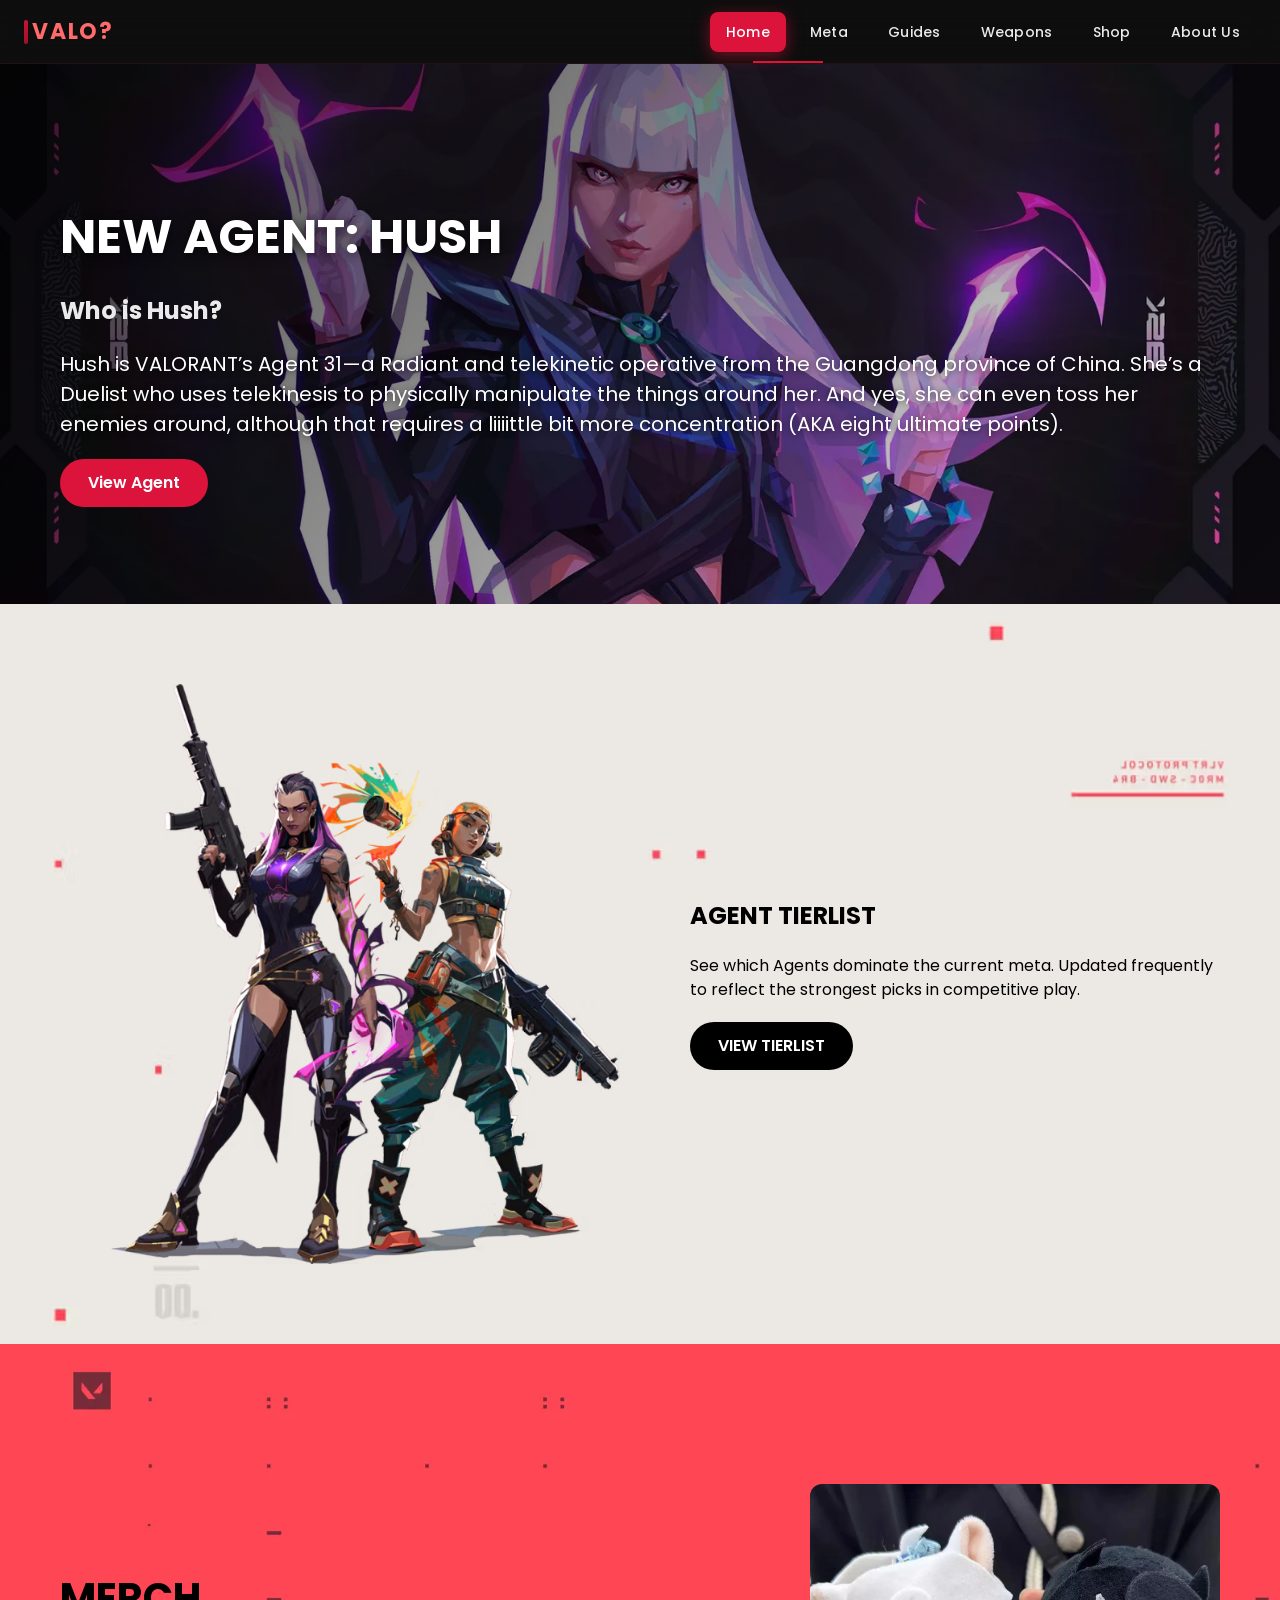
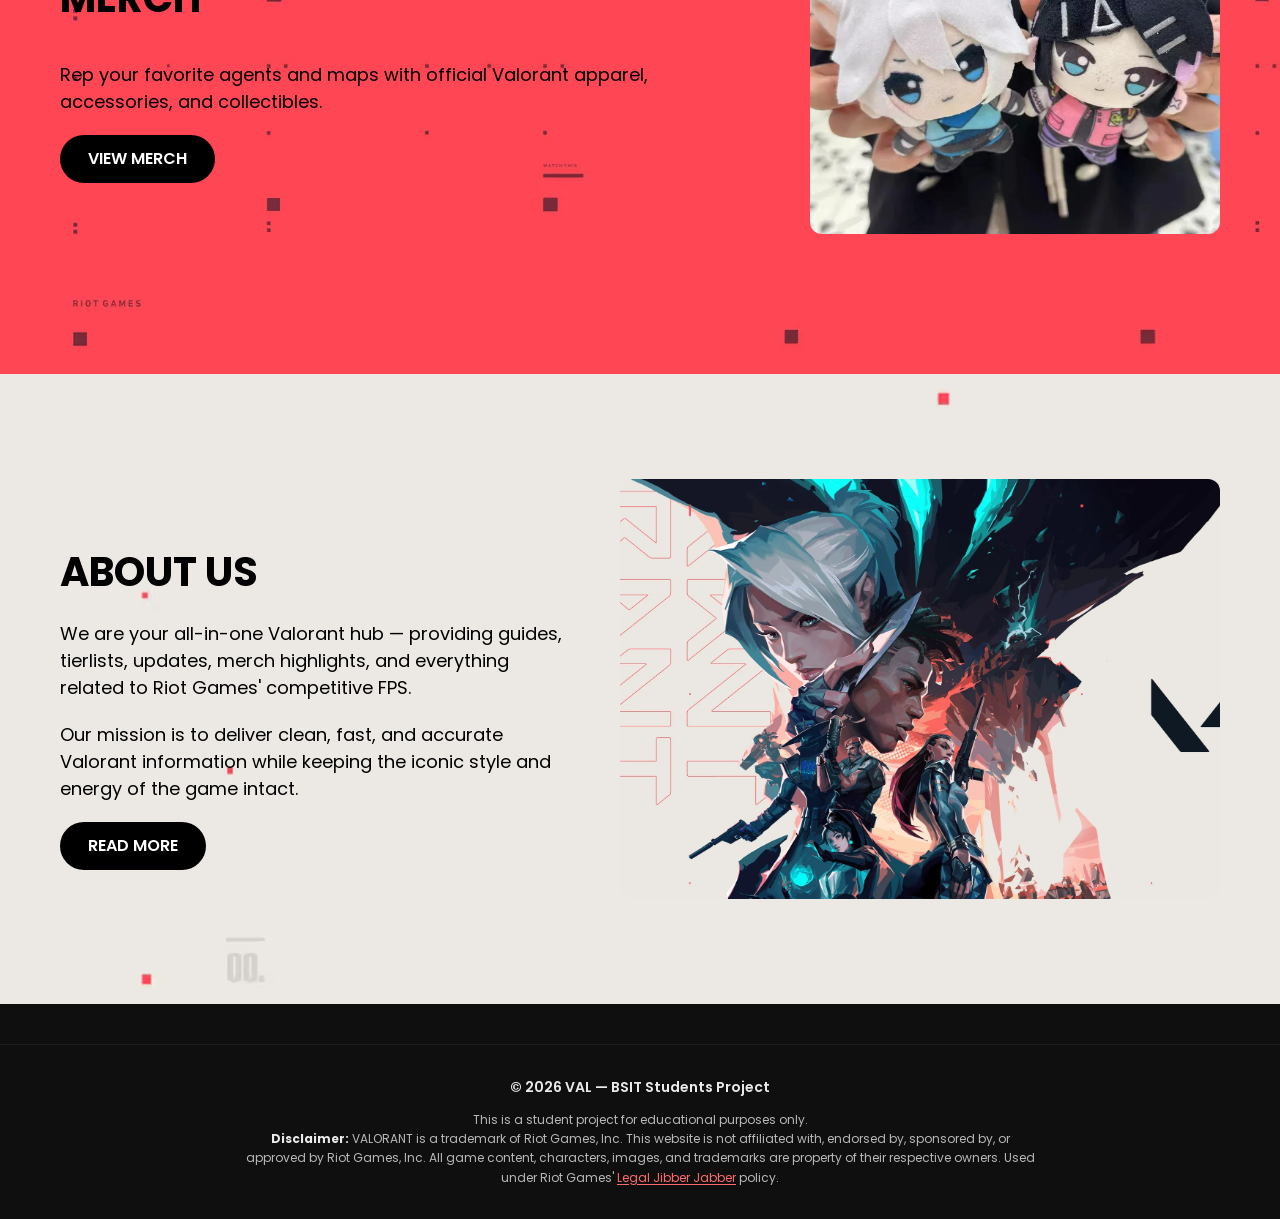
==== commit ef1891a8: "weapons page" ====
--- a/VAL/index.html
+++ b/VAL/index.html
@@ -6,9 +6,8 @@
   <title>Home — Valorant</title>
   <link rel="stylesheet" href="style.css">
   <link rel="stylesheet" href="index.css">
+  <link rel="icon" type="image/png" href="dum.png">
 </head>
-
-<link rel="icon" type="image/png" href="dum.png">
 
 <body>
 
@@ -16,8 +15,9 @@
   <a href="index.html" class="logo" aria-label="Valorant Home">VALO?</a>
   <ul class="nav-links">
     <li><a href="index.html">Home</a></li>
-    <li><a href="Agents.html">Meta</a></li>
+    <li><a href="Meta.html">Meta</a></li>
     <li><a href="Guides.html">Guides</a></li>
+    <li><a href="Weapons.html">Weapons</a></li>
     <li><a href="Shop.html">Shop</a></li>
     <li><a href="About.html">About Us</a></li>
   </ul>
@@ -31,10 +31,13 @@
   <a href="#" id="closeSlider" class="hamburger-icon" aria-label="Close menu">
     <span></span><span></span><span></span>
   </a>
-  <div class="slider-content">
-    <a href="Guides.html">Guides</a>
-    <a href="Shop.html">Shop</a>
-    <a href="About.html">About Us</a>
+  <div class="slider-content" role="menu">
+    <a role="menuitem" href="index.html">Home</a>
+    <a role="menuitem" href="Meta.html">Meta</a>
+    <a role="menuitem" href="Guides.html">Guides</a>
+    <a role="menuitem" href="Weapons.html">Weapons</a>
+    <a role="menuitem" href="Shop.html">Shop</a>
+    <a role="menuitem" href="About.html">About Us</a>
   </div>
 </div>
 
@@ -46,7 +49,7 @@
         <h1>NEW AGENT: HUSH</h1>
         <h2>Who is Hush?</h2>
         <p>Hush is VALORANT’s Agent 31—a Radiant and telekinetic operative from the Guangdong province of China. She’s a Duelist who uses telekinesis to physically manipulate the things around her. And yes, she can even toss her enemies around, although that requires a liiiittle bit more concentration (AKA eight ultimate points).</p>
-        <a class="btn" href="Agents.html">View Agent</a>
+        <a class="btn" href="Meta.html">View Agent</a>
       </div>
     </div>
   </section>
@@ -58,7 +61,7 @@
       <div class="agents-text">
         <h2>AGENT TIERLIST</h2>
         <p>See which Agents dominate the current meta. Updated frequently to reflect the strongest picks in competitive play.</p>
-        <a href="Agents.html" class="btn btn-dark">VIEW TIERLIST</a>
+        <a href="Meta.html" class="btn btn-dark">VIEW TIERLIST</a>
       </div>
     </div>
   </section>
@@ -69,7 +72,7 @@
       <div class="maps-text">
         <h2>MERCH</h2>
         <p>Rep your favorite agents and maps with official Valorant apparel, accessories, and collectibles.</p>
-        <a href="Merch.html" class="btn btn-dark">VIEW MERCH</a>
+        <a href="Shop.html" class="btn btn-dark">VIEW MERCH</a>
       </div>
       <img src="plushie.webp" class="maps-img" alt="Valorant Merch" loading="lazy">
     </div>
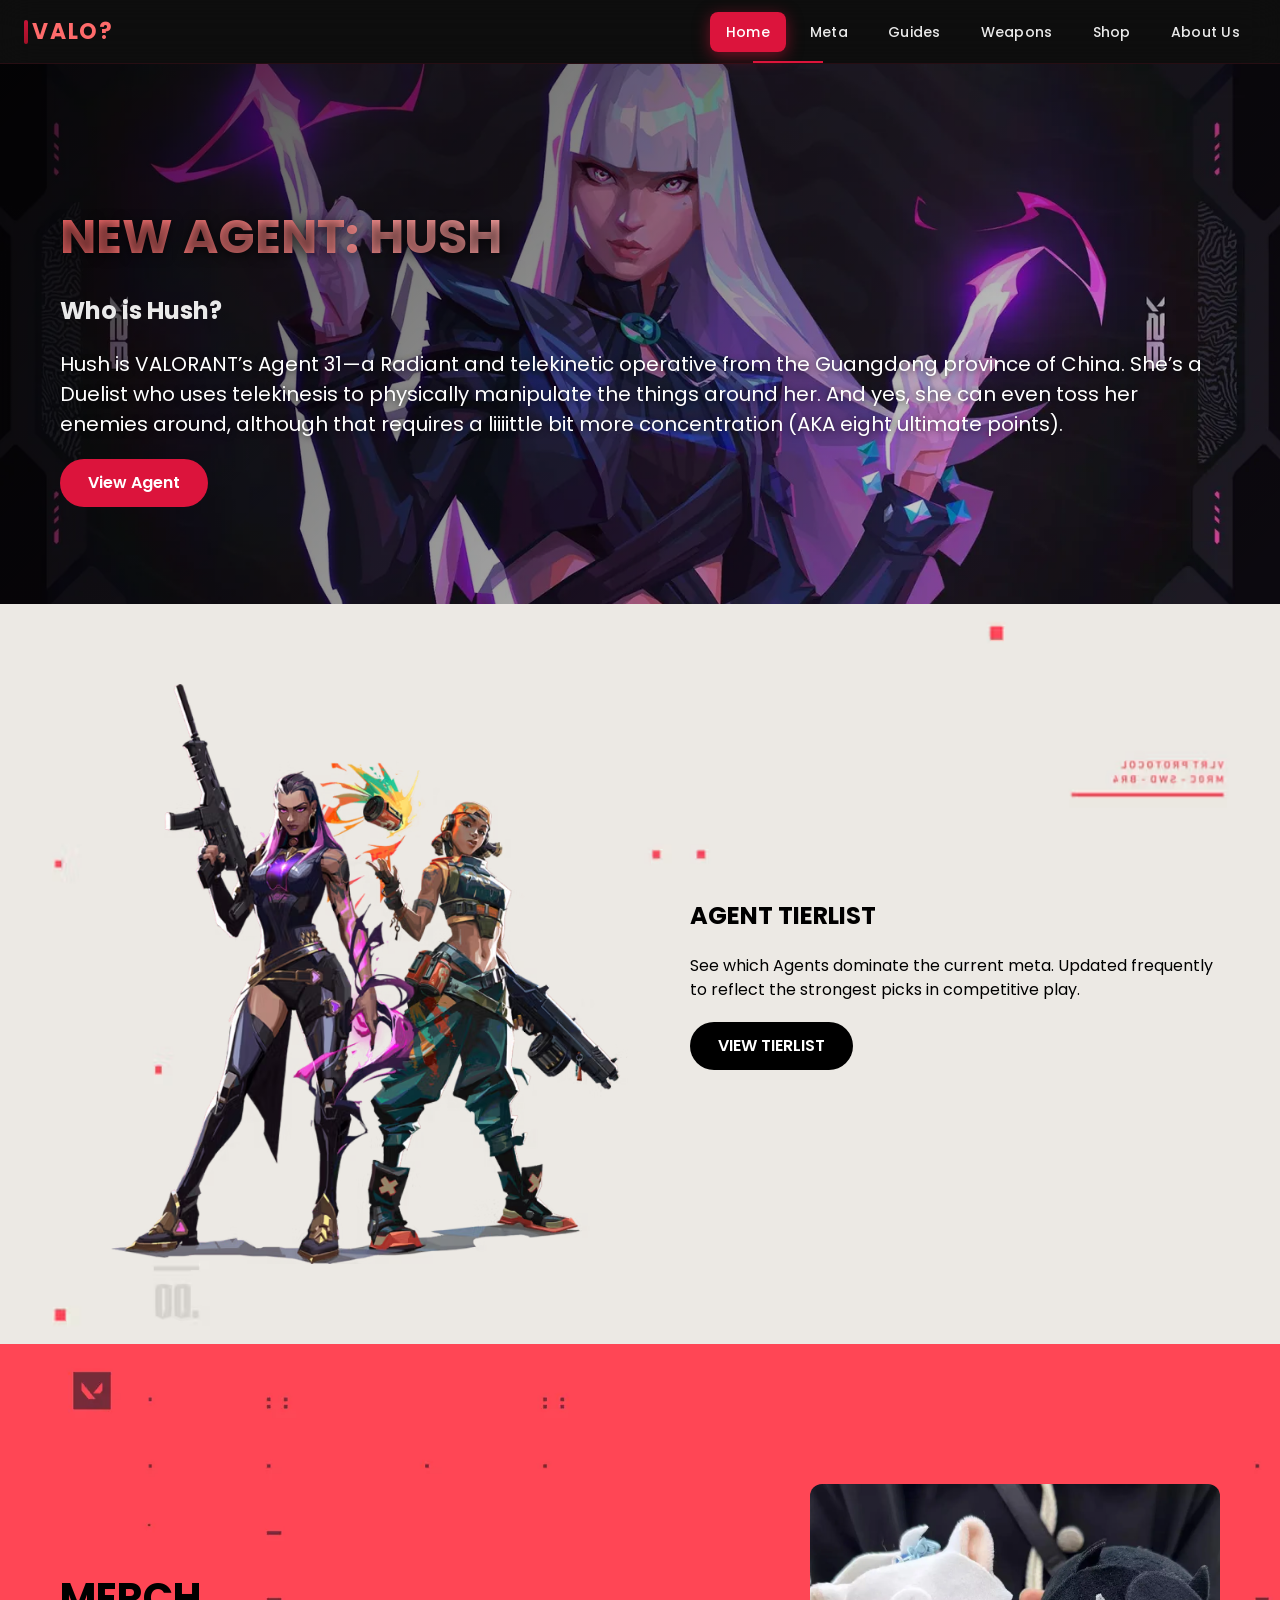
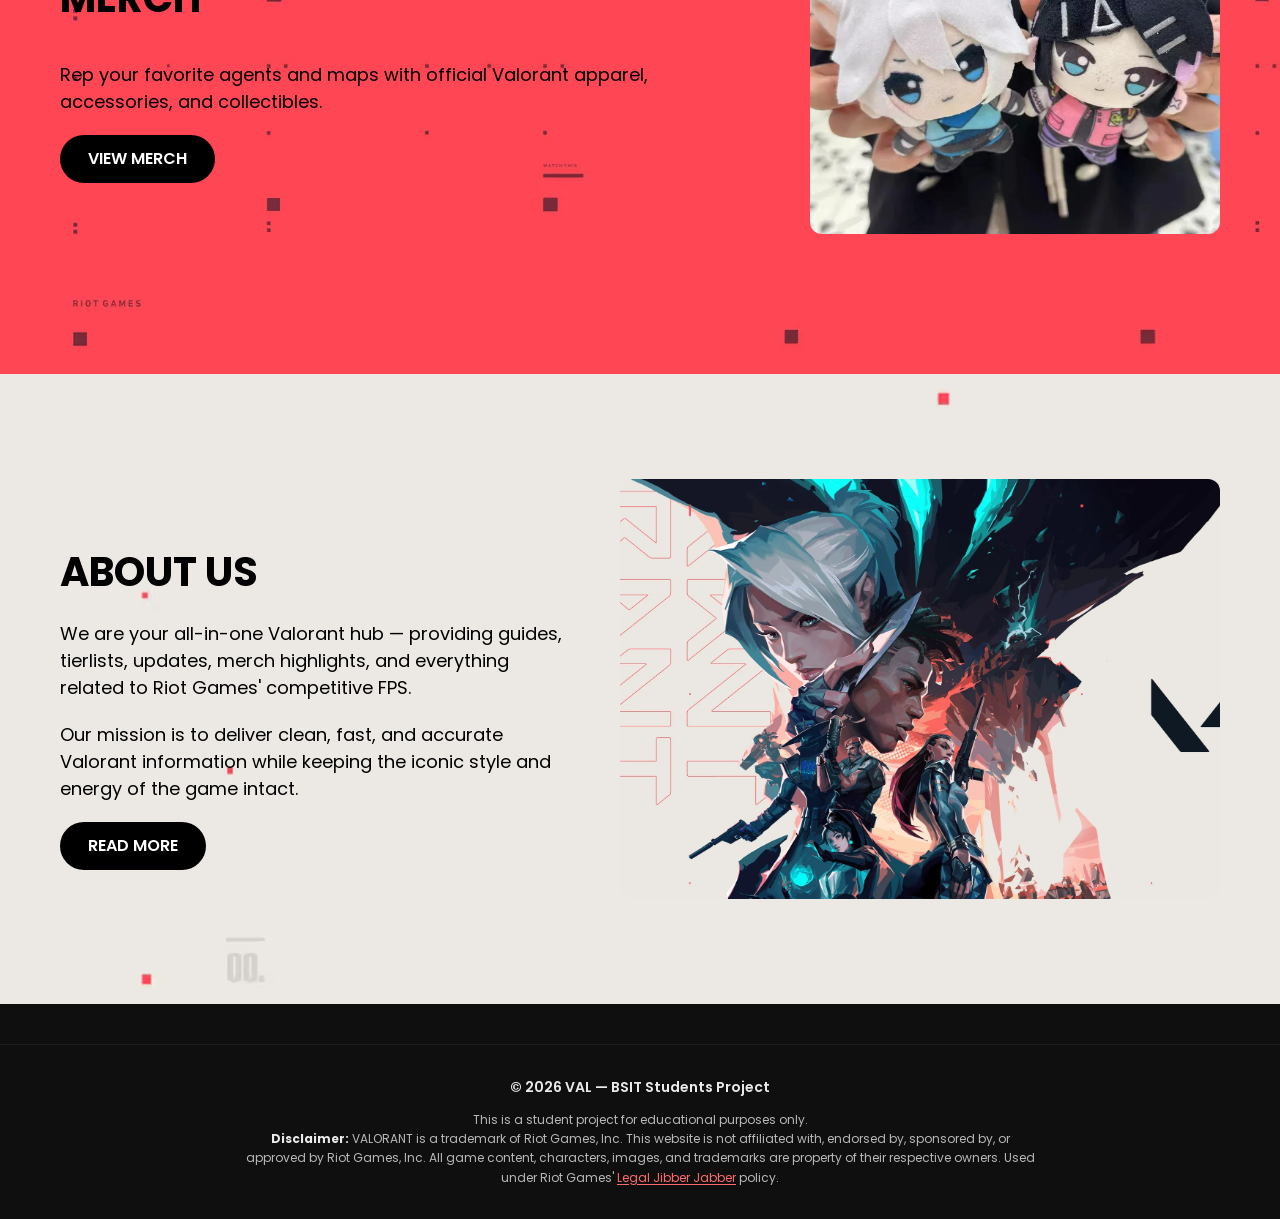
==== commit 9f1d1b11: "gradient effect + redesign carousel buttons" ====
--- a/VAL/index.html
+++ b/VAL/index.html
@@ -46,7 +46,7 @@
   <section class="section-band hero-band">
     <div class="section-inner">
       <div class="hero-text">
-        <h1>NEW AGENT: HUSH</h1>
+        <h1 class="gradient-title">NEW AGENT: HUSH</h1>
         <h2>Who is Hush?</h2>
         <p>Hush is VALORANT’s Agent 31—a Radiant and telekinetic operative from the Guangdong province of China. She’s a Duelist who uses telekinesis to physically manipulate the things around her. And yes, she can even toss her enemies around, although that requires a liiiittle bit more concentration (AKA eight ultimate points).</p>
         <a class="btn" href="Meta.html">View Agent</a>
--- a/VAL/style.css
+++ b/VAL/style.css
@@ -43,6 +43,31 @@
 img { max-width: 100%; height: auto; display: block; }
 a { color: var(--text); text-decoration: none; }
 ul { list-style: none; margin: 0; padding: 0; }
+
+/* ---- Gradient text & hero wash utilities ---- */
+.gradient-title {
+  background: linear-gradient(90deg, var(--primary-text), #fff);
+  -webkit-background-clip: text;
+  -webkit-text-fill-color: transparent;
+  background-clip: text;
+}
+
+.hero-wash {
+  width: 100%;
+  background: linear-gradient(180deg, rgba(220, 20, 60, 0.08), transparent 60%);
+  padding: 60px 20px 40px;
+  margin: 0;
+}
+
+.hero-wash-inner {
+  max-width: 1400px;
+  margin: 0 auto;
+  display: flex;
+  flex-direction: column;
+  align-items: center;
+  text-align: center;
+  gap: 16px;
+}
 
 /* ---- Navigation ---- */
 .top-nav {
